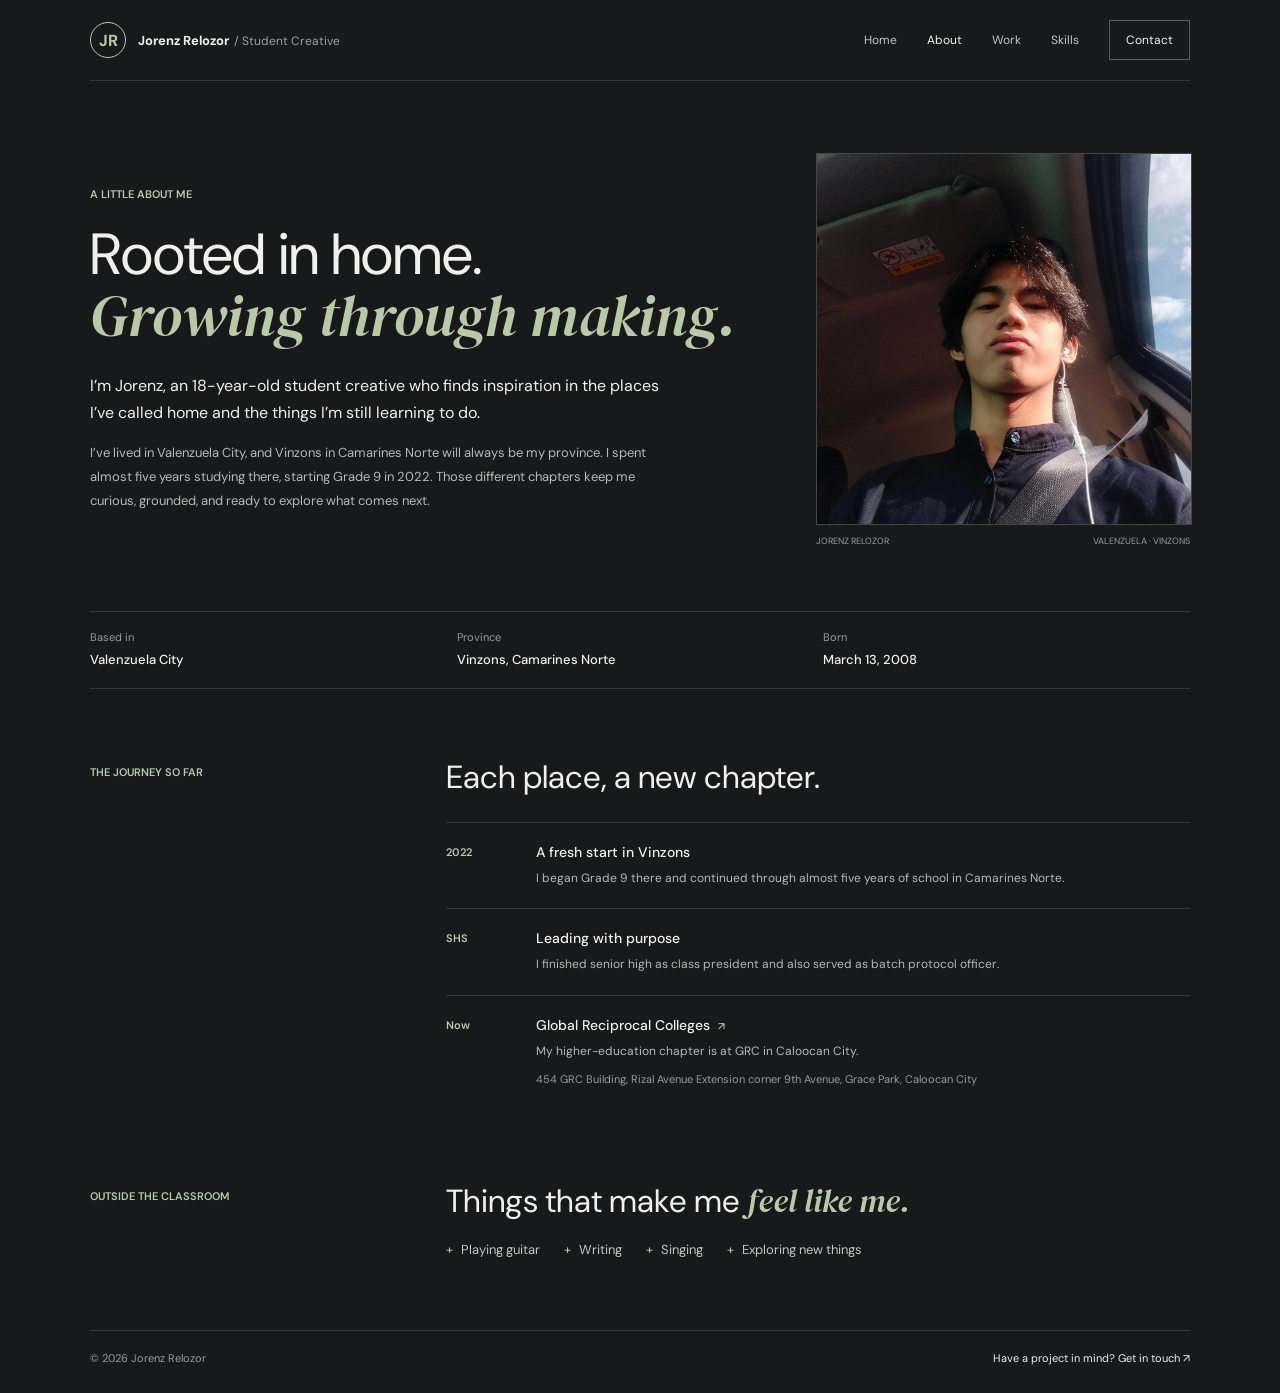
==== about.html @ 69e4ddc1 "Update my portolio" ====
<!DOCTYPE html>
<html lang="en">
<head>
	<meta charset="UTF-8">
	<meta name="viewport" content="width=device-width, initial-scale=1.0">
	<meta name="theme-color" content="#17191b">
	<meta name="description" content="Get to know Jorenz Relozor, a student creative from Valenzuela City with roots in Vinzons, Camarines Norte.">
	<title>About — Jorenz Relozor</title>
	<link rel="preconnect" href="https://fonts.googleapis.com">
	<link rel="preconnect" href="https://fonts.gstatic.com" crossorigin>
	<link href="https://fonts.googleapis.com/css2?family=DM+Sans:wght@400;500;600;700&family=DM+Serif+Display:ital@0;1&display=swap" rel="stylesheet">
	<link rel="stylesheet" href="../style.css">
	<link rel="stylesheet" href="about.css">
</head>
<body>
	<div class="site-header page-shell">
		<a class="brand" href="../main/index.html">
			<span class="brand-mark">JR</span>
			<span>Jorenz Relozor <span class="header-note">/ Student Creative</span></span>
		</a>
		<nav class="site-nav" aria-label="Main navigation">
			<a href="../main/index.html">Home</a>
			<a class="active-link" href="about.html" aria-current="page">About</a>
			<a href="projects.html">Work</a>
			<a href="skill.html">Skills</a>
			<a class="contact-link" href="contact.html">Contact</a>
		</nav>
	</div>

	<main class="about-page" id="about">
		<section class="about-intro page-shell" aria-labelledby="about-title">
			<div class="about-copy">
				<div class="eyebrow">A little about me</div>
				<h1 id="about-title">Rooted in home.<br><em>Growing through making.</em></h1>
				<p class="about-lead">I’m Jorenz, an 18-year-old student creative who finds inspiration in the places I’ve called home and the things I’m still learning to do.</p>
				<p class="about-text">I’ve lived in Valenzuela City, and Vinzons in Camarines Norte will always be my province. I spent almost five years studying there, starting Grade 9 in 2022. Those different chapters keep me curious, grounded, and ready to explore what comes next.</p>
			</div>
			<figure class="about-portrait">
				<img src="../jorenz.jpg" alt="Jorenz Relozor">
				<figcaption><span>JORENZ RELOZOR</span><span>VALENZUELA · VINZONS</span></figcaption>
			</figure>
		</section>

		<section class="about-facts page-shell" aria-label="Personal details">
			<div class="fact"><span>Based in</span><strong>Valenzuela City</strong></div>
			<div class="fact"><span>Province</span><strong>Vinzons, Camarines Norte</strong></div>
			<div class="fact"><span>Born</span><strong>March 13, 2008</strong></div>
		</section>

		<section class="about-section page-shell" aria-labelledby="journey-title">
			<div class="section-label">The journey so far</div>
			<div class="section-content">
				<h2 id="journey-title">Each place, a new chapter.</h2>
				<div class="journey-list">
					<article class="journey-row">
						<div class="journey-mark">2022</div>
						<div><h3>A fresh start in Vinzons</h3><p>I began Grade 9 there and continued through almost five years of school in Camarines Norte.</p></div>
					</article>
					<article class="journey-row">
						<div class="journey-mark">SHS</div>
						<div><h3>Leading with purpose</h3><p>I finished senior high as class president and also served as batch protocol officer.</p></div>
					</article>
					<article class="journey-row">
						<div class="journey-mark">Now</div>
						<div><h3><a class="campus-school" href="https://grc.edu.ph/" target="_blank" rel="noreferrer">Global Reciprocal Colleges <span aria-hidden="true">↗</span></a></h3><p>My higher-education chapter is at GRC in Caloocan City.</p><p class="campus-address">454 GRC Building, Rizal Avenue Extension corner 9th Avenue, Grace Park, Caloocan City</p></div>
					</article>
				</div>
			</div>
		</section>

		<section class="about-section interests-section page-shell" aria-labelledby="interests-title">
			<div class="section-label">Outside the classroom</div>
			<div class="section-content">
				<h2 id="interests-title">Things that make me <em>feel like me.</em></h2>
				<ul class="interests-list">
					<li>Playing guitar</li>
					<li>Writing</li>
					<li>Singing</li>
					<li>Exploring new things</li>
				</ul>
			</div>
		</section>
	</main>

	<footer class="site-footer page-shell">
		<span>© 2026 Jorenz Relozor</span>
		<a href="contact.html">Have a project in mind? Get in touch ↗</a>
	</footer>
</body>
</html>
---- style.css ----
body {
	margin: 0;
	background-color: #17191b;
	color: #f1f0eb;
	font-family: "DM Sans", sans-serif;
}

a { color: #f1f0eb; text-decoration: none; }

.page-shell { width: 90%; max-width: 1100px; margin: 0 auto; }

.site-header {
	min-height: 80px;
	display: flex;
	align-items: center;
	justify-content: space-between;
	border-bottom: 1px solid #34383a;
}

.brand {
	display: flex;
	align-items: center;
	gap: 12px;
	font-size: 13px;
	font-weight: 700;
}

.brand-mark {
	width: 34px;
	height: 34px;
	display: flex;
	align-items: center;
	justify-content: center;
	border: 1px solid #b9c9a8;
	border-radius: 50%;
	font-size: 16px;
	color: #b9c9a8;
}

.header-note { margin-left: 2px; color: #9da19e; font-size: 12px; font-weight: 400; }
.site-nav { display: flex; align-items: center; gap: 30px; }
.site-nav a { color: #c2c4c0; font-size: 12px; }
.site-nav a[aria-current="page"] { color: #f1f0eb; }
.site-nav a:hover { color: #b9c9a8; }

.site-nav .contact-link {
	padding: 11px 16px;
	border: 1px solid #555b58;
	color: #f1f0eb;
}

.hero {
	min-height: 570px;
	display: flex;
	align-items: center;
	justify-content: space-between;
	gap: 50px;
	padding: 60px 0;
}

.eyebrow, .section-label {
	color: #b9c9a8;
	font-size: 11px;
	font-weight: 600;
	text-transform: uppercase;
}

h1 {
	margin: 22px 0;
	font-size: 68px;
	font-weight: 400;
	line-height: 1;
}

h1 span, .intro h2 span { color: #b9c9a8; }
.hero-copy { max-width: 470px; margin: 0; color: #b5b8b4; font-size: 14px; line-height: 1.8; }
.hero-actions { display: flex; align-items: center; gap: 24px; margin-top: 28px; }

.button-link {
	display: inline-block;
	padding: 15px 18px;
	background-color: #b9c9a8;
	color: #17191b;
	font-size: 12px;
}

.button-link:hover { background-color: #c8d5bc; }
.text-link { color: #d0d1cc; font-size: 12px; }
.text-link span { padding-left: 7px; }

.portrait-wrap { width: 36%; max-width: 390px; }

.portrait {
	width: 100%;
	height: 430px;
	background-color: #25292b;
	border: 1px solid #414749;
}

.portrait img { width: 100%; height: 100%; object-fit: cover; }

.portrait-placeholder {
	padding-top: 175px;
	color: #b9c9a8;
	text-align: center;
}

.portrait-label { font-size: 12px; }
.portrait-placeholder span { display: block; margin-top: 8px; color: #a4aaa5; font-size: 11px; }
.portrait-placeholder .portrait-label { margin-top: 0; color: #b9c9a8; font-size: 12px; }

.portrait-caption {
	display: flex;
	justify-content: space-between;
	padding-top: 10px;
	color: #969c98;
	font-size: 10px;
}

.details { display: flex; justify-content: space-between; border-top: 1px solid #34383a; border-bottom: 1px solid #34383a; }
.detail-item { width: 33%; padding: 22px 12px 22px 0; }
.detail-item span { display: block; color: #969c98; font-size: 11px; }
.detail-value { margin-top: 8px; font-size: 13px; }

.intro { display: flex; gap: 70px; padding: 75px 0 85px; }
.section-label { width: 28%; padding-top: 8px; }

.intro h2 {
	margin: 0;
	font-size: 38px;
	font-weight: 400;
	line-height: 1.25;
}

.intro p { max-width: 560px; margin: 18px 0 0; color: #b5b8b4; font-size: 13px; line-height: 1.8; }

.site-footer {
	display: flex;
	justify-content: space-between;
	padding: 20px 0 28px;
	border-top: 1px solid #34383a;
	color: #969c98;
	font-size: 11px;
}

@media (max-width: 700px) {
	.page-shell { width: 92%; }
	.site-header { padding: 15px 0; }
	.site-nav { gap: 12px; }
	.site-nav a { font-size: 11px; }
	.site-nav .contact-link { padding: 9px; }
	.hero { min-height: 0; flex-direction: column; align-items: flex-start; gap: 35px; padding: 55px 0; }
	h1 { font-size: 52px; }
	.portrait-wrap { width: 100%; max-width: 390px; align-self: center; }
	.portrait { height: 420px; }
	.details { flex-direction: column; }
	.detail-item { width: 100%; padding: 16px 0; }
	.intro { flex-direction: column; gap: 22px; padding: 55px 0; }
	.section-label { width: 100%; }
	.intro h2 { font-size: 30px; }
	.site-footer { gap: 15px; }
}
---- about.css ----
.about-page {
	--about-accent: #b9c9a8;
}

.about-intro {
	display: grid;
	grid-template-columns: minmax(0, 1fr) minmax(240px, 34%);
	align-items: center;
	gap: 72px;
	padding-top: 72px;
	padding-bottom: 64px;
}

.about-copy { max-width: 650px; }

.about-copy h1 {
	margin: 22px 0 24px;
	font-size: 58px;
	line-height: 1.08;
}

.about-copy h1 em,
.section-content h2 em {
	color: var(--about-accent);
	font-family: "DM Serif Display", Georgia, serif;
	font-weight: 400;
}

.about-lead {
	max-width: 570px;
	margin: 0;
	color: #f1f0eb;
	font-size: 16px;
	line-height: 1.7;
}

.about-text {
	max-width: 560px;
	margin: 15px 0 0;
	color: #b5b8b4;
	font-size: 13px;
	line-height: 1.85;
}

.about-portrait { min-width: 0; margin: 0; }

.about-portrait img {
	display: block;
	width: 100%;
	height: 370px;
	border: 1px solid #414749;
	background: #25292b;
	object-fit: cover;
	object-position: center 68%;
}

.about-portrait figcaption {
	display: flex;
	justify-content: space-between;
	gap: 12px;
	padding-top: 10px;
	color: #969c98;
	font-size: 9px;
}

.about-facts {
	display: grid;
	grid-template-columns: repeat(3, 1fr);
	border-top: 1px solid #34383a;
	border-bottom: 1px solid #34383a;
}

.fact { padding: 18px 20px 20px 0; }
.fact span { display: block; color: #969c98; font-size: 11px; }
.fact strong { display: block; margin-top: 7px; font-size: 13px; font-weight: 500; }

.about-section {
	display: grid;
	grid-template-columns: 28% minmax(0, 1fr);
	gap: 48px;
	padding-top: 68px;
	padding-bottom: 72px;
}

.about-section .section-label { width: auto; }
.section-content h2 { margin: 0 0 25px; font-size: 32px; font-weight: 400; line-height: 1.25; }

.journey-row {
	display: grid;
	grid-template-columns: 72px minmax(0, 1fr);
	gap: 18px;
	padding: 20px 0;
	border-top: 1px solid #34383a;
}

.journey-mark { padding-top: 2px; color: var(--about-accent); font-size: 11px; font-weight: 600; }
.journey-row h3 { margin: 0; font-size: 14px; font-weight: 500; }
.journey-row p { margin: 7px 0 0; color: #b5b8b4; font-size: 12px; line-height: 1.7; }
.campus-school { color: inherit; }
.campus-school span { padding-left: 4px; color: var(--about-accent); font-size: 11px; }
.campus-school:hover { color: var(--about-accent); }
.campus-address { margin-top: 9px !important; color: #969c98 !important; font-size: 11px !important; }

.interests-section { padding-top: 0; }
.interests-section .section-content h2 { margin-bottom: 20px; }

.interests-list {
	display: flex;
	flex-wrap: wrap;
	gap: 10px 24px;
	margin: 0;
	padding: 0;
	list-style: none;
}

.interests-list li { color: #c2c4c0; font-size: 13px; }
.interests-list li::before { content: "+"; margin-right: 8px; color: var(--about-accent); }

.active-link { color: #f1f0eb !important; }

@media (max-width: 700px) {
	.about-intro { grid-template-columns: 1fr; gap: 32px; padding-top: 50px; padding-bottom: 45px; }
	.about-copy h1 { font-size: 43px; }
	.about-lead { font-size: 15px; }
	.about-portrait { width: min(100%, 390px); }
	.about-portrait img { height: 390px; }
	.about-facts { grid-template-columns: 1fr; }
	.fact { padding: 14px 0; border-bottom: 1px solid #34383a; }
	.fact:last-child { border-bottom: 0; }
	.about-section { grid-template-columns: 1fr; gap: 18px; padding-top: 48px; padding-bottom: 52px; }
	.section-content h2 { font-size: 28px; }
	.journey-row { grid-template-columns: 48px minmax(0, 1fr); gap: 12px; }
	.interests-list { gap: 12px 18px; }
}
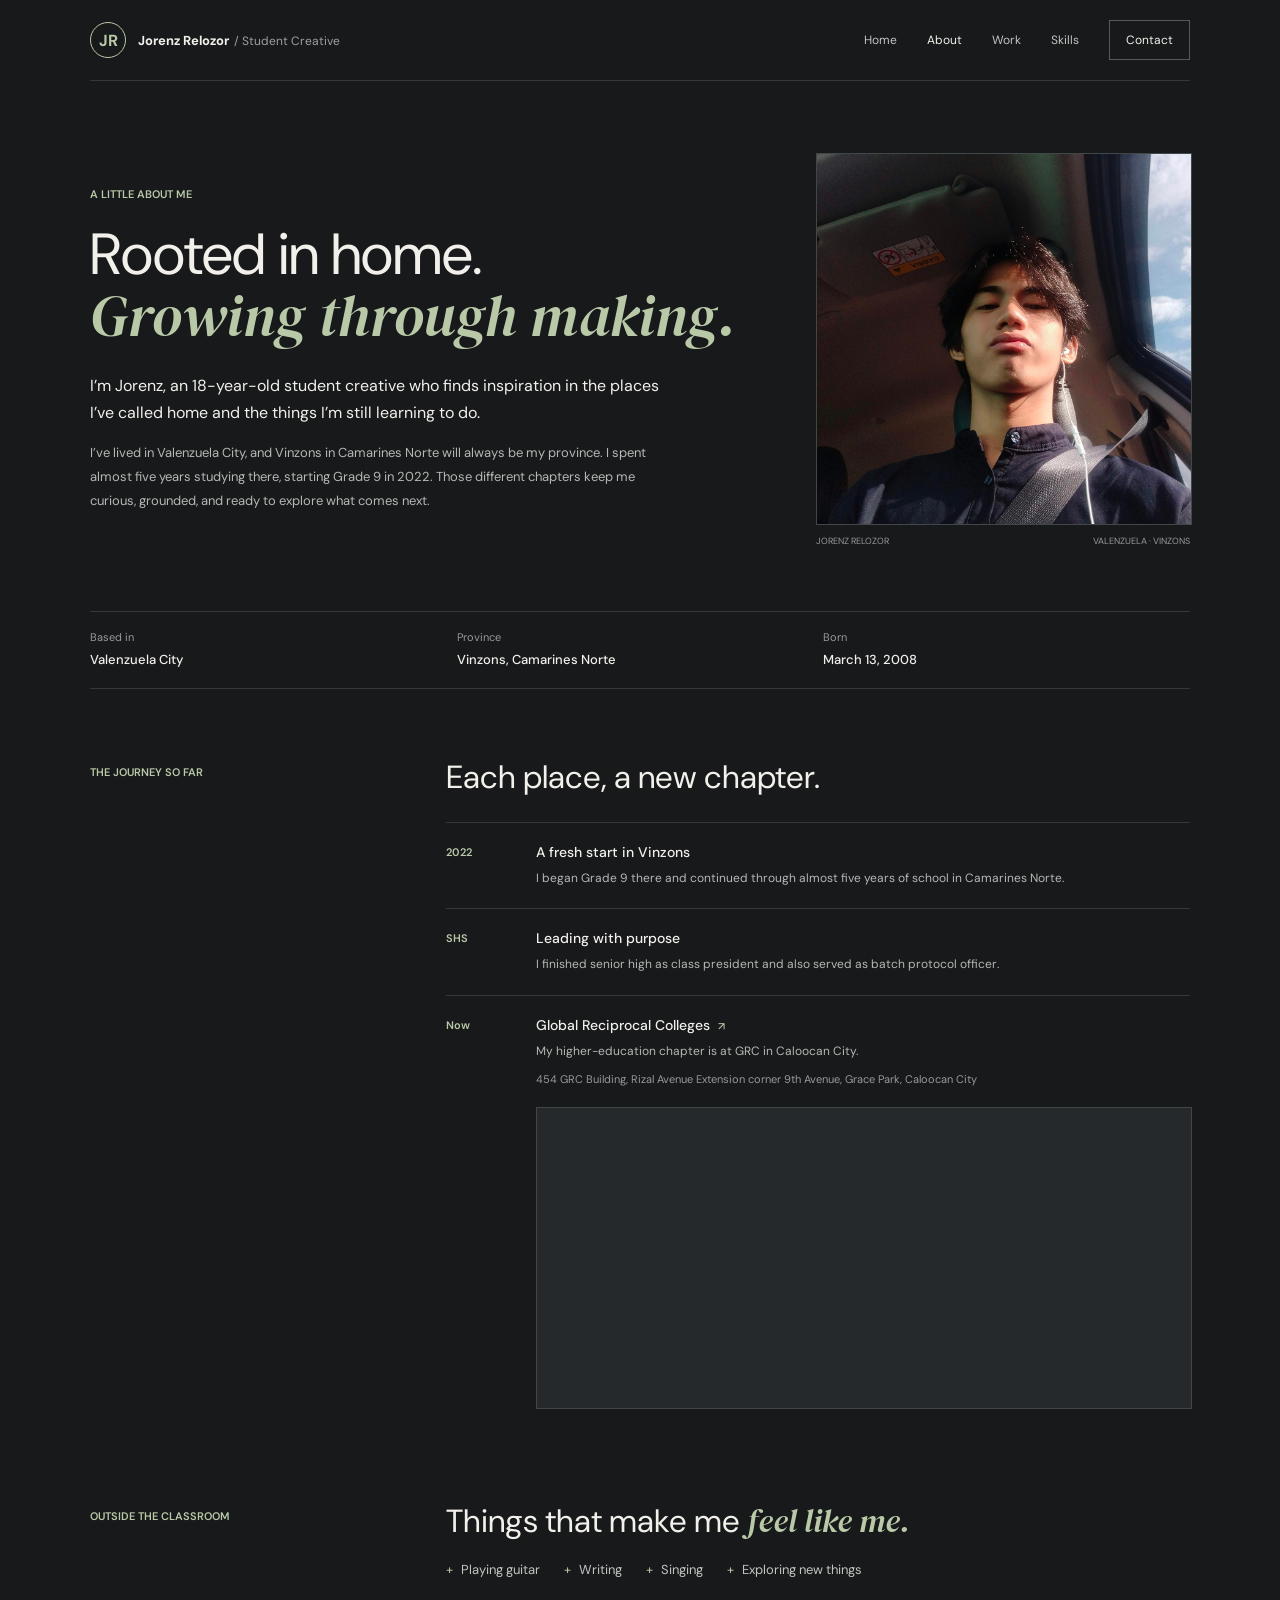
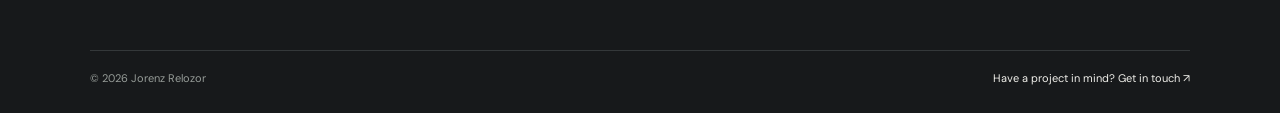
==== commit 558b4b56: "Add college map to about page Co-authored-by: Copilot <223556219+Copilot@users.noreply.github.com>" ====
--- a/about.html
+++ b/about.html
@@ -9,17 +9,17 @@
 	<link rel="preconnect" href="https://fonts.googleapis.com">
 	<link rel="preconnect" href="https://fonts.gstatic.com" crossorigin>
 	<link href="https://fonts.googleapis.com/css2?family=DM+Sans:wght@400;500;600;700&family=DM+Serif+Display:ital@0;1&display=swap" rel="stylesheet">
-	<link rel="stylesheet" href="../style.css">
+	<link rel="stylesheet" href="style.css">
 	<link rel="stylesheet" href="about.css">
 </head>
 <body>
 	<div class="site-header page-shell">
-		<a class="brand" href="../main/index.html">
+		<a class="brand" href="index.html">
 			<span class="brand-mark">JR</span>
 			<span>Jorenz Relozor <span class="header-note">/ Student Creative</span></span>
 		</a>
 		<nav class="site-nav" aria-label="Main navigation">
-			<a href="../main/index.html">Home</a>
+			<a href="index.html">Home</a>
 			<a class="active-link" href="about.html" aria-current="page">About</a>
 			<a href="projects.html">Work</a>
 			<a href="skill.html">Skills</a>
@@ -36,7 +36,7 @@
 				<p class="about-text">I’ve lived in Valenzuela City, and Vinzons in Camarines Norte will always be my province. I spent almost five years studying there, starting Grade 9 in 2022. Those different chapters keep me curious, grounded, and ready to explore what comes next.</p>
 			</div>
 			<figure class="about-portrait">
-				<img src="../jorenz.jpg" alt="Jorenz Relozor">
+				<img src="jorenz.jpg" alt="Jorenz Relozor">
 				<figcaption><span>JORENZ RELOZOR</span><span>VALENZUELA · VINZONS</span></figcaption>
 			</figure>
 		</section>
@@ -62,7 +62,18 @@
 					</article>
 					<article class="journey-row">
 						<div class="journey-mark">Now</div>
-						<div><h3><a class="campus-school" href="https://grc.edu.ph/" target="_blank" rel="noreferrer">Global Reciprocal Colleges <span aria-hidden="true">↗</span></a></h3><p>My higher-education chapter is at GRC in Caloocan City.</p><p class="campus-address">454 GRC Building, Rizal Avenue Extension corner 9th Avenue, Grace Park, Caloocan City</p></div>
+						<div>
+							<h3><a class="campus-school" href="https://grc.edu.ph/" target="_blank" rel="noreferrer">Global Reciprocal Colleges <span aria-hidden="true">↗</span></a></h3>
+							<p>My higher-education chapter is at GRC in Caloocan City.</p>
+							<p class="campus-address">454 GRC Building, Rizal Avenue Extension corner 9th Avenue, Grace Park, Caloocan City</p>
+							<iframe
+								class="campus-map"
+								title="Map showing Global Reciprocal Colleges in Caloocan City"
+								src="https://maps.google.com/maps?q=Global%20Reciprocal%20Colleges%2C%20454%20GRC%20Building%2C%20Rizal%20Avenue%20Extension%20corner%209th%20Avenue%2C%20Grace%20Park%2C%20Caloocan%20City&amp;output=embed"
+								loading="lazy"
+								referrerpolicy="no-referrer-when-downgrade">
+							</iframe>
+						</div>
 					</article>
 				</div>
 			</div>
--- a/about.css
+++ b/about.css
@@ -100,6 +100,14 @@
 .campus-school span { padding-left: 4px; color: var(--about-accent); font-size: 11px; }
 .campus-school:hover { color: var(--about-accent); }
 .campus-address { margin-top: 9px !important; color: #969c98 !important; font-size: 11px !important; }
+.campus-map {
+	display: block;
+	width: 100%;
+	height: 300px;
+	margin-top: 18px;
+	border: 1px solid #414749;
+	background: #25292b;
+}
 
 .interests-section { padding-top: 0; }
 .interests-section .section-content h2 { margin-bottom: 20px; }
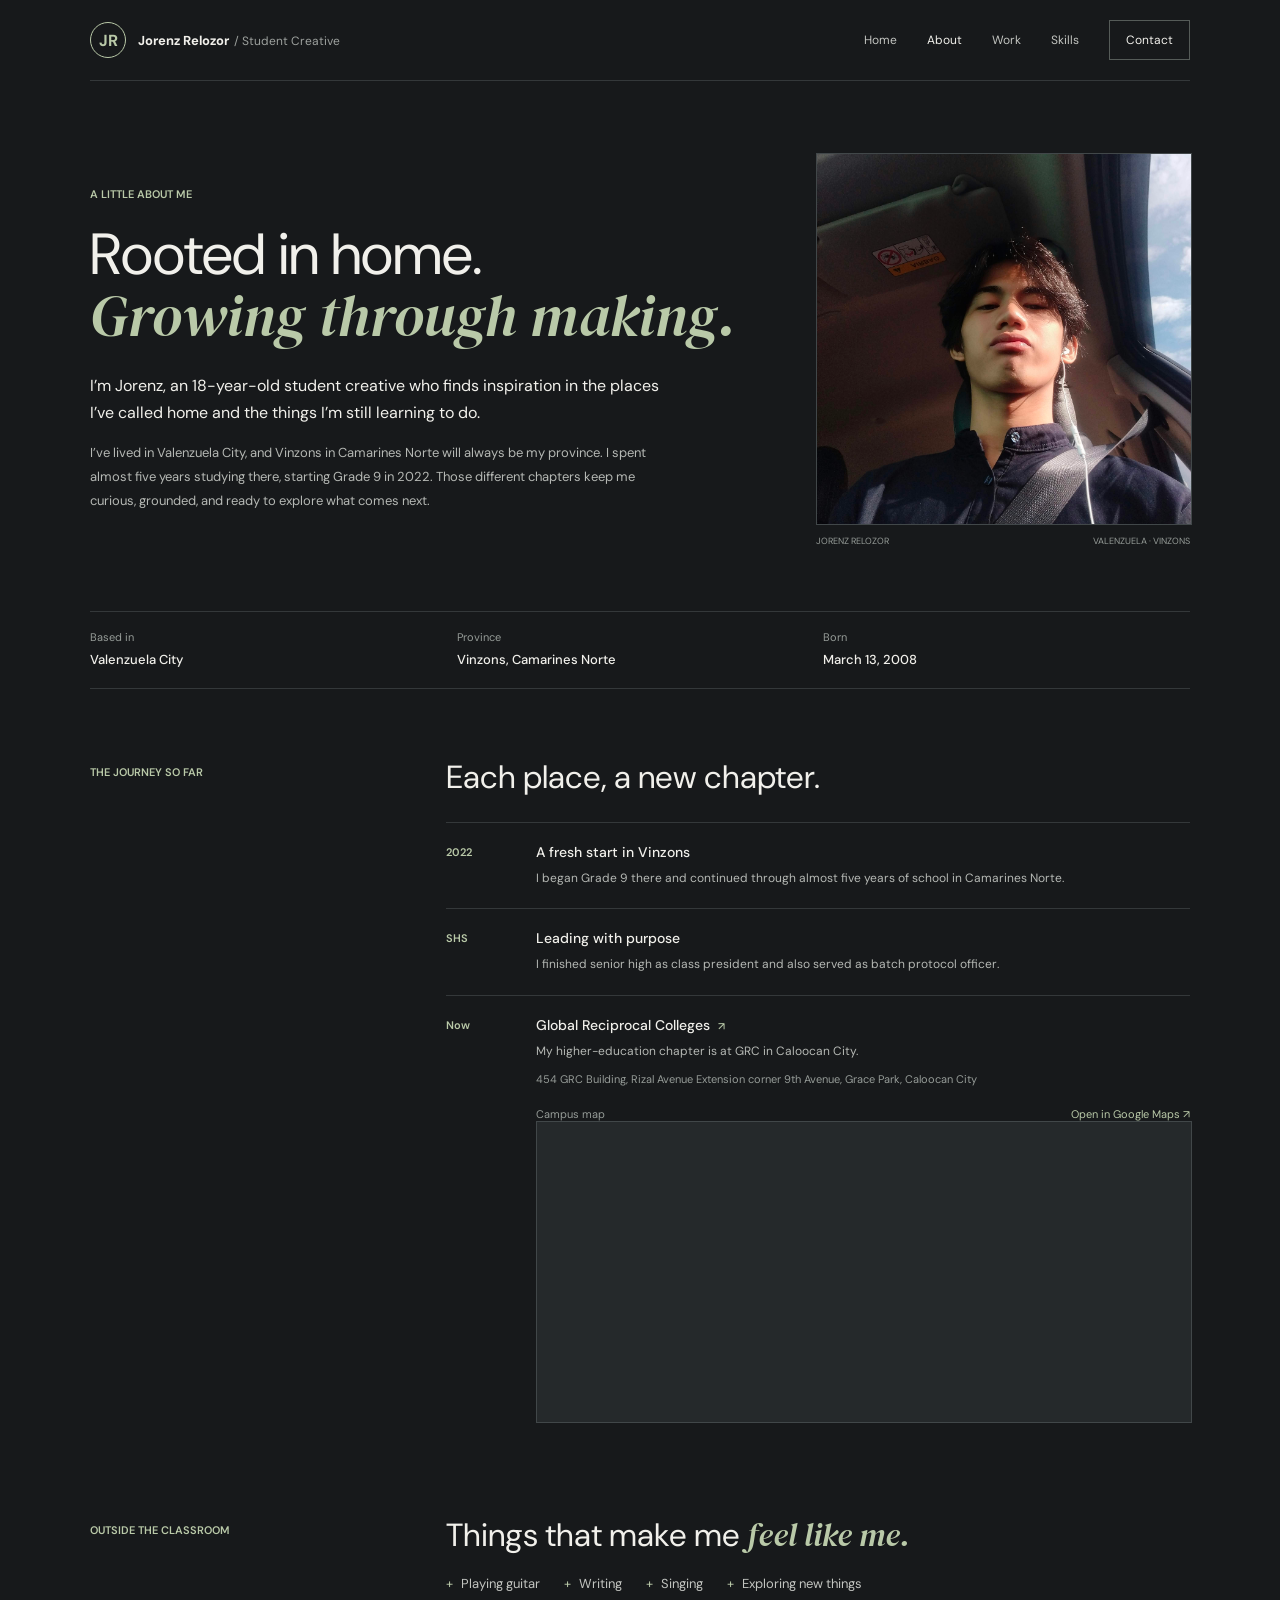
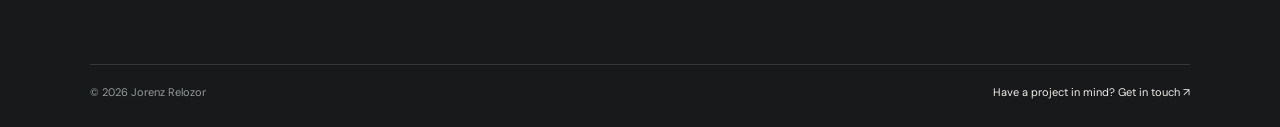
==== commit b0c8c0c9: "Improve college map on mobile Co-authored-by: Copilot <223556219+Copilot@users.noreply.github.com>" ====
--- a/about.html
+++ b/about.html
@@ -66,12 +66,17 @@
 							<h3><a class="campus-school" href="https://grc.edu.ph/" target="_blank" rel="noreferrer">Global Reciprocal Colleges <span aria-hidden="true">↗</span></a></h3>
 							<p>My higher-education chapter is at GRC in Caloocan City.</p>
 							<p class="campus-address">454 GRC Building, Rizal Avenue Extension corner 9th Avenue, Grace Park, Caloocan City</p>
+							<div class="campus-map-heading">
+								<span>Campus map</span>
+								<a href="https://www.google.com/maps/search/?api=1&amp;query=14.6498365%2C120.9839212" target="_blank" rel="noreferrer">Open in Google Maps <span aria-hidden="true">↗</span></a>
+							</div>
 							<iframe
 								class="campus-map"
-								title="Map showing Global Reciprocal Colleges in Caloocan City"
-								src="https://maps.google.com/maps?q=Global%20Reciprocal%20Colleges%2C%20454%20GRC%20Building%2C%20Rizal%20Avenue%20Extension%20corner%209th%20Avenue%2C%20Grace%20Park%2C%20Caloocan%20City&amp;output=embed"
+								title="OpenStreetMap showing Global Reciprocal Colleges in Caloocan City"
+								src="https://www.openstreetmap.org/export/embed.html?bbox=120.978%2C14.646%2C120.990%2C14.654&amp;layer=mapnik&amp;marker=14.6498365%2C120.9839212"
 								loading="lazy"
-								referrerpolicy="no-referrer-when-downgrade">
+								referrerpolicy="no-referrer-when-downgrade"
+								allowfullscreen>
 							</iframe>
 						</div>
 					</article>
--- a/about.css
+++ b/about.css
@@ -100,11 +100,23 @@
 .campus-school span { padding-left: 4px; color: var(--about-accent); font-size: 11px; }
 .campus-school:hover { color: var(--about-accent); }
 .campus-address { margin-top: 9px !important; color: #969c98 !important; font-size: 11px !important; }
+.campus-map-heading {
+	display: flex;
+	align-items: center;
+	justify-content: space-between;
+	gap: 12px;
+	margin-top: 18px;
+	color: #969c98;
+	font-size: 11px;
+}
+
+.campus-map-heading a { color: var(--about-accent); }
+.campus-map-heading a:hover { color: #d3dfc7; }
+
 .campus-map {
 	display: block;
 	width: 100%;
 	height: 300px;
-	margin-top: 18px;
 	border: 1px solid #414749;
 	background: #25292b;
 }
